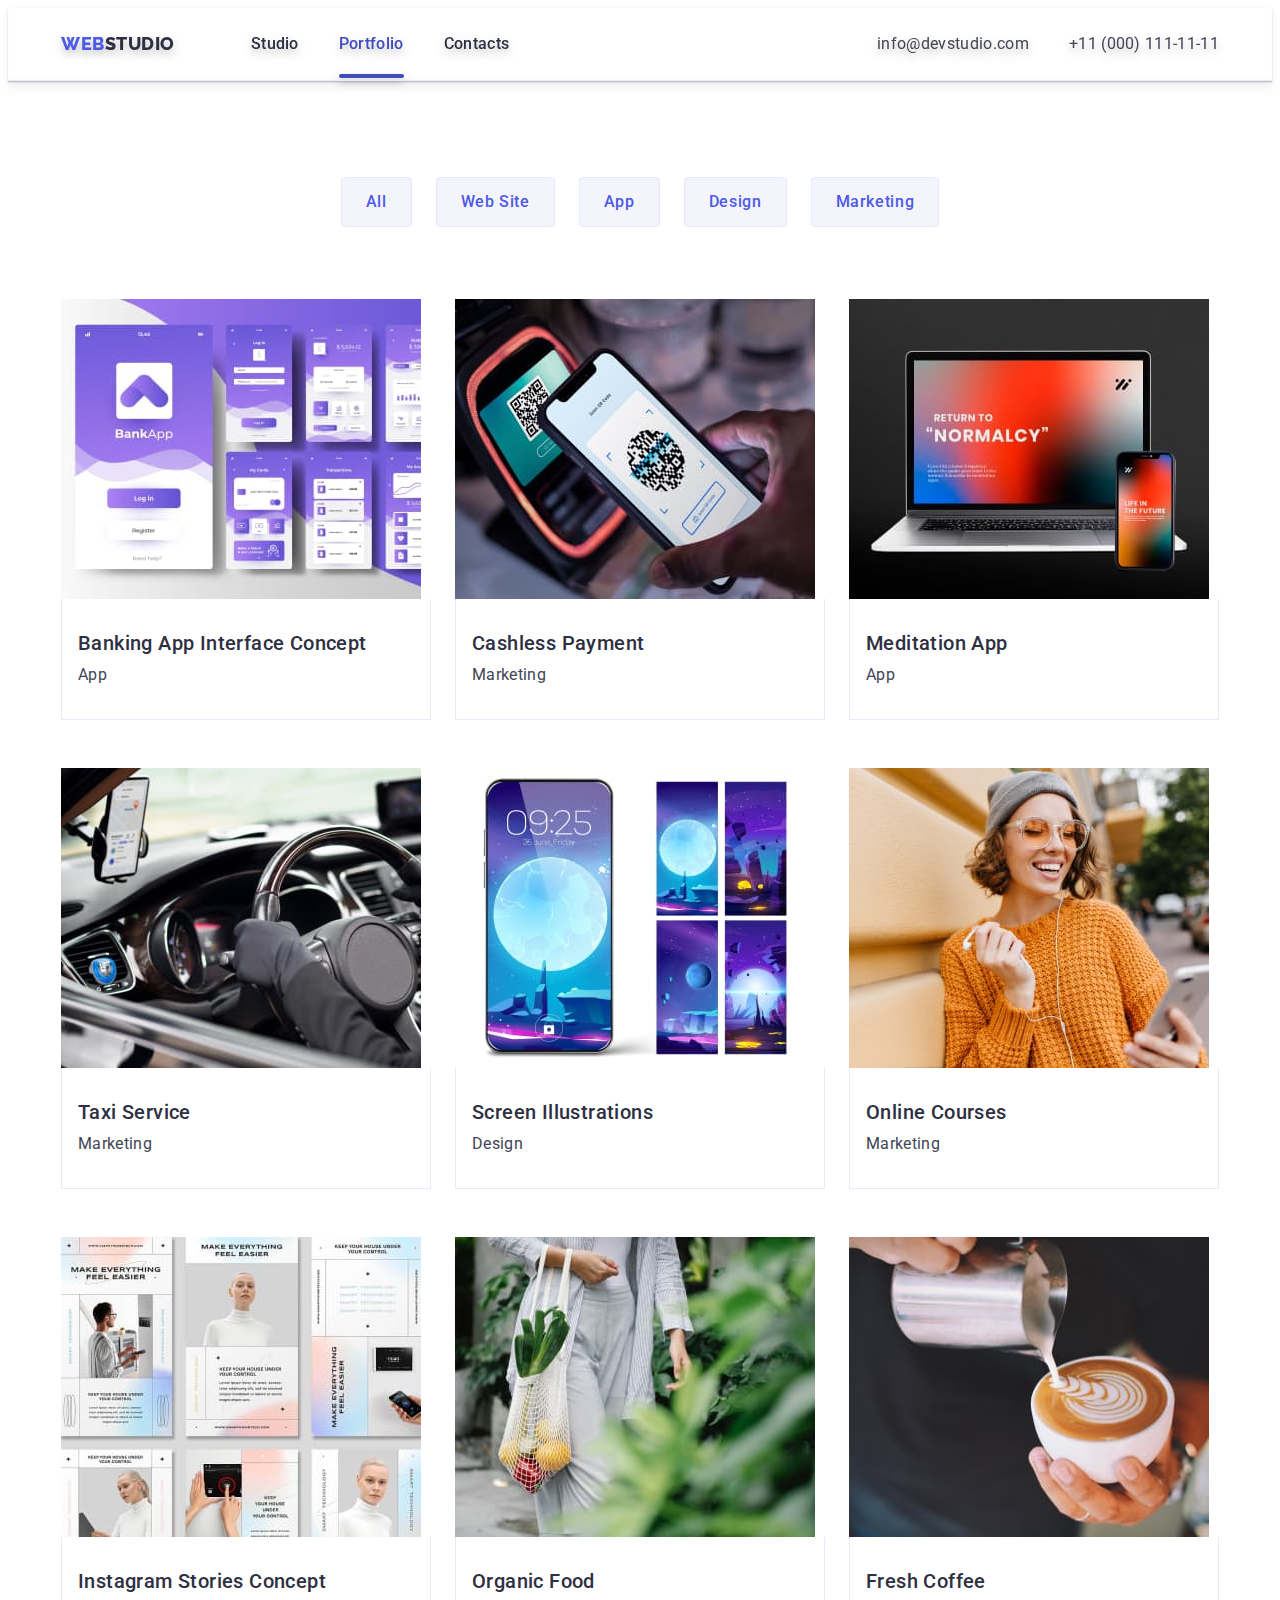
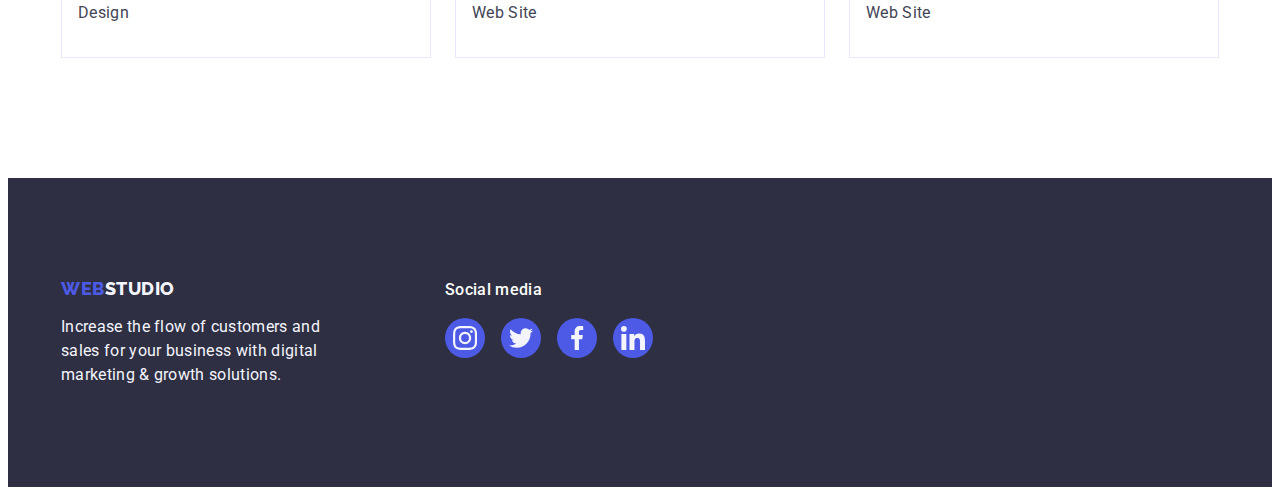
==== portfolio.html @ 359eeda9 "Initial commit" ====
<!DOCTYPE html>
<html lang="en">
  <head>
    <meta charset="UTF-8" />
    <meta http-equiv="X-UA-Compatible" content="IE=edge" />
    <meta name="viewport" content="width=device-width, initial-scale=1.0" />
    <title>Document</title>
    <link rel="preconnect" href="https://fonts.googleapis.com" />
    <link rel="preconnect" href="https://fonts.gstatic.com" crossorigin />
    <link
      href="https://fonts.googleapis.com/css2?family=Raleway:wght@800&family=Roboto:wght@400;500;700&display=swap"
      rel="stylesheet"
    />
    <link
      rel="stylesheet"
      href="https://cdnjs.cloudflare.com/ajax/libs/modern-normalize/2.0.0/modern-normalize.min.css"
      integrity="sha512-4xo8blKMVCiXpTaLzQSLSw3KFOVPWhm/TRtuPVc4WG6kUgjH6J03IBuG7JZPkcWMxJ5huwaBpOpnwYElP/m6wg=="
      crossorigin="anonymous"
      referrerpolicy="no-referrer"
    />
    <link rel="stylesheet" href="./css/styles.css" />
  </head>
  <body>
    <header class="header">
      <div class="container header-container">
        <nav class="header-navigation">
          <a class="header-title link" href="./index.html"
            >Web<span class="header-title-half">Studio</span></a
          >
          <ul class="header-list list">
            <li class="header-item">
              <a class="header-link link" href="./index.html">Studio</a>
            </li>
            <li class="header-item">
              <a class="header-link current link" href="./portfolio.html">Portfolio</a>
            </li>
            <li class="header-item">
              <a class="header-link link" href="">Contacts</a>
            </li>
          </ul>
        </nav>
        <address class="header-address">
          <ul class="header-address-list list">
            <li class="header-address-item">
              <a
                class="header-address-link link"
                href="mailto:info@devstudio.com"
                >info@devstudio.com</a
              >
            </li>
            <li class="header-address-item">
              <a class="header-address-link link" href="tel:+110001111111"
                >+11 (000) 111-11-11</a
              >
            </li>
          </ul>
        </address>
      </div>
    </header>

    <main>
      <section class="navigation-btn-section">
        <div class="container">
          <h1 hidden>Navigation</h1>
          <ul class="navigation-btn-list list">
            <li><button type="button" class="navigation-btn">All</button></li>
            <li>
              <button type="button" class="navigation-btn">Web Site</button>
            </li>
            <li><button type="button" class="navigation-btn">App</button></li>
            <li>
              <button type="button" class="navigation-btn">Design</button>
            </li>
            <li>
              <button type="button" class="navigation-btn">Marketing</button>
            </li>
          </ul>
          <ul class="images-list list">
            <li class="images-item">
              <a href="" class="images-link link">
                <div class="images-wrap">
                  <img
                    src="./images/portfolio/first_row_1.jpg"
                    alt="Banking App Interface Concept"
                  />
                  <p class="images-text">
                    14 Stylish and User-Friendly App Design Concepts · Task
                    Manager App · Calorie Tracker App · Exotic Fruit Ecommerce
                    App · Cloud Storage App
                  </p>
                </div>
                <div class="navigation-wrap">
                  <h2 class="secondary-title">Banking App Interface Concept</h2>
                  <p class="top-text">App</p>
                </div></a
              >
            </li>
            <li class="images-item">
              <a href="" class="images-link link">
                <div class="images-wrap">
                  <img
                    src="./images/portfolio/first_row_2.jpg"
                    alt="Cashless Payment"
                  />
                  <p class="images-text">
                    14 Stylish and User-Friendly App Design Concepts · Task
                    Manager App · Calorie Tracker App · Exotic Fruit Ecommerce
                    App · Cloud Storage App
                  </p>
                </div>
                <div class="navigation-wrap">
                  <h2 class="secondary-title">Cashless Payment</h2>
                  <p class="top-text">Marketing</p>
                </div></a
              >
            </li>
            <li class="images-item">
              <a href="" class="images-link link">
                <div class="images-wrap">
                  <img
                    src="./images/portfolio/first_row_3.jpg"
                    alt="Meditation App"
                  />
                  <p class="images-text">
                    14 Stylish and User-Friendly App Design Concepts · Task
                    Manager App · Calorie Tracker App · Exotic Fruit Ecommerce
                    App · Cloud Storage App
                  </p>
                </div>
                <div class="navigation-wrap">
                  <h2 class="secondary-title">Meditation App</h2>
                  <p class="top-text">App</p>
                </div></a
              >
            </li>
            <li class="images-item">
              <a href="" class="images-link link">
                <div class="images-wrap">
                  <img
                    src="./images/portfolio/second_row_1.jpg"
                    alt="Taxi Service"
                  />
                  <p class="images-text">
                    14 Stylish and User-Friendly App Design Concepts · Task
                    Manager App · Calorie Tracker App · Exotic Fruit Ecommerce
                    App · Cloud Storage App
                  </p>
                </div>
                <div class="navigation-wrap">
                  <h2 class="secondary-title">Taxi Service</h2>
                  <p class="top-text">Marketing</p>
                </div></a
              >
            </li>
            <li class="images-item">
              <a href="" class="images-link link">
                <div class="images-wrap">
                  <img
                    src="./images/portfolio/second_row_2.jpg"
                    alt="Screen Illustrations"
                  />
                  <p class="images-text">
                    14 Stylish and User-Friendly App Design Concepts · Task
                    Manager App · Calorie Tracker App · Exotic Fruit Ecommerce
                    App · Cloud Storage App
                  </p>
                </div>
                <div class="navigation-wrap">
                  <h2 class="secondary-title">Screen Illustrations</h2>
                  <p class="top-text">Design</p>
                </div></a
              >
            </li>
            <li class="images-item">
              <a href="" class="images-link link">
                <div class="images-wrap">
                  <img
                    src="./images/portfolio/second_row_3.jpg"
                    alt="Online Courses"
                  />
                  <p class="images-text">
                    14 Stylish and User-Friendly App Design Concepts · Task
                    Manager App · Calorie Tracker App · Exotic Fruit Ecommerce
                    App · Cloud Storage App
                  </p>
                </div>
                <div class="navigation-wrap">
                  <h2 class="secondary-title">Online Courses</h2>
                  <p class="top-text">Marketing</p>
                </div></a
              >
            </li>
            <li class="images-item">
              <a href="" class="images-link link">
                <div class="images-wrap">
                  <img
                    src="./images/portfolio/third_row_1.jpg"
                    alt="Instagram Stories Concept"
                  />
                  <p class="images-text">
                    14 Stylish and User-Friendly App Design Concepts · Task
                    Manager App · Calorie Tracker App · Exotic Fruit Ecommerce
                    App · Cloud Storage App
                  </p>
                </div>
                <div class="navigation-wrap">
                  <h2 class="secondary-title">Instagram Stories Concept</h2>
                  <p class="top-text">Design</p>
                </div></a
              >
            </li>
            <li class="images-item">
              <a href="" class="images-link link">
                <div class="images-wrap">
                  <img
                    src="./images/portfolio/third_row_2.jpg"
                    alt="Organic Food"
                  />
                  <p class="images-text">
                    14 Stylish and User-Friendly App Design Concepts · Task
                    Manager App · Calorie Tracker App · Exotic Fruit Ecommerce
                    App · Cloud Storage App
                  </p>
                </div>
                <div class="navigation-wrap">
                  <h2 class="secondary-title">Organic Food</h2>
                  <p class="top-text">Web Site</p>
                </div></a
              >
            </li>
            <li class="images-item">
              <a href="" class="images-link link">
                <div class="images-wrap">
                  <img
                    src="./images/portfolio/third_row_3.jpg"
                    alt="Fresh Coffee"
                  />
                  <p class="images-text">
                    14 Stylish and User-Friendly App Design Concepts · Task
                    Manager App · Calorie Tracker App · Exotic Fruit Ecommerce
                    App · Cloud Storage App
                  </p>
                </div>
                <div class="navigation-wrap">
                  <h2 class="secondary-title">Fresh Coffee</h2>
                  <p class="top-text">Web Site</p>
                </div></a
              >
            </li>
          </ul>
        </div>
      </section>
    </main>

    <footer class="footer">
      <div class="container icon-container">
        <div class="footer-container">
          <a class="footer-title link" href="./index.html"
            >Web<span class="footer-title-half">Studio</span></a
          >
          <p class="footer-text">
            Increase the flow of customers and sales for your business with
            digital marketing & growth solutions.
          </p>
        </div>

        <div class="container-soc">
          <p class="footer-icon-text">Social media</p>
          <ul class="footer-icon-list list">
            <li class="footer-icon-item">
              <a
                href=""
                class="footer-icon-link link"
                target="_blank"
                rel="noreferrer noopener"
              >
                <svg class="footer-soc-icons" width="24" height="24">
                  <use href="./images/icons.svg#icon-instagram"></use>
                </svg>
              </a>
            </li>
            <li class="footer-icon-item">
              <a
                href=""
                class="footer-icon-link link"
                target="_blank"
                rel="noreferrer noopener"
              >
                <svg class="footer-soc-icons" width="24" height="24">
                  <use href="./images/icons.svg#icon-twitter"></use>
                </svg>
              </a>
            </li>
            <li class="footer-icon-item">
              <a
                href=""
                class="footer-icon-link link"
                target="_blank"
                rel="noreferrer noopener"
              >
                <svg class="footer-soc-icons" width="24" height="24">
                  <use href="./images/icons.svg#icon-facebook"></use>
                </svg>
              </a>
            </li>
            <li class="footer-icon-item">
              <a
                href=""
                class="footer-icon-link link"
                target="_blank"
                rel="noreferrer noopener"
              >
                <svg class="footer-soc-icons" width="24" height="24">
                  <use href="./images/icons.svg#icon-linkedin"></use>
                </svg>
              </a>
            </li>
          </ul>
        </div>
      </div>
    </footer>
  </body>
</html>
---- css/styles.css ----
:root {
  --title-color: #2e2f42;
  --text-colour: #f4f4fd;
  --second-text-color: #434455;
  --first-background-color: #2e2f42;
  --second-background-color: #f4f4fd;
  --header-title-color: #4d5ae5;
  --hightlight-color: #404bbf;
  --background-color: #ffffff;
  --transition-timing: cubic-bezier(0.4, 0, 0.2, 1);
}

* {
  list-style: none;
}

body {
  color: #434455;
  background-color: var(--background-color);
  font-family: "Roboto", sans-serif;
}

p,
h1,
h2,
h3,
h4,
h5,
h6 {
  margin: 0;
}

ol,
ul {
  margin: 0;
  padding: 0;
}

img {
  display: block;
}

.container {
  width: 1158px;
  margin: 0 auto;
  padding-left: 15px;
  padding-right: 15px;
}

.list {
  list-style: none;
}
.link {
  text-decoration: none;
}
.top-text {
  font-size: 16px;
  line-height: 1.5;
  letter-spacing: 0.02em;
  color: var(--second-text-color);
}

.top-title {
  font-size: 36px;
  line-height: 1.11;
  text-align: center;
  letter-spacing: 0.02em;
  text-transform: capitalize;
  color: var(--title-color);
}

.secondary-title {
  font-weight: 500;
  font-size: 20px;
  line-height: 1.2;
  letter-spacing: 0.02em;
  color: var(--title-color);
  margin-bottom: 8px;
}

/* HEADER */

.header {
  color: #e7e9fc;
  box-shadow: 0px 2px 1px rgba(46, 47, 66, 0.08),
    0px 1px 1px rgba(46, 47, 66, 0.16), 0px 1px 6px rgba(46, 47, 66, 0.08);
  filter: drop-shadow(0px 4px 4px rgba(0, 0, 0, 0.25));
  border-bottom: 1px solid #e7e9fc;
}

.header-navigation {
  display: flex;
}

.header-list {
  display: flex;
  gap: 40px;
  position: relative;
  color: var(--hightlight-color);
  transition:  color 250ms cubic-bezier(0.4, 0, 0.2, 1);
}

.current:after{
  content: '';
  width: 100%;
  height: 4px;
  background-color: var(--hightlight-color);
  border-radius: 2px;
  position: absolute;
  left: 0;
  bottom: -1px;
}

.header-link.current  {
  color: var(--hightlight-color);
}

.header-link:focus:after{
  content: '';
  width: 100%;
  height: 4px;
  background-color: var(--hightlight-color);
  border-radius: 2px;
  position: absolute;
  bottom: -1px;
  left: 0;
}

.header-link {
  padding: 24px 0 24px;
  position: relative;
  color:var(--hightlight-color);
  transition: color 250ms cubic-bezier(0.4, 0, 0.2, 1);
}

.header-address {
  margin-left: auto;
}

.header-address-list {
  display: flex;
  gap: 40px;
  padding: 24px 0 24px;
  position: relative;
}

.header-navigation {
  display: flex;
  align-items: center;
}

.header-container {
  display: flex;
  padding: 0 15px 0 15px;
}

.header-title {
  margin-right: 76px;
}

.header-title {
  font-family: "Raleway", sans-serif;
  font-weight: 800;
  font-size: 18px;
  line-height: 1.17;
  display: flex;
  position: relative;
  align-items: center;
  letter-spacing: 0.03em;
  text-transform: uppercase;
  color: var(--header-title-color);
}

.header-title-half {
  color: var(--title-color);
  line-height: 1.17;
}

.header-link {
  font-weight: 500;
  font-size: 16px;
  line-height: 1.5;
  letter-spacing: 0.02em;
  color: var(--title-color);
  transition-property: transform;
  transition: color 250ms cubic-bezier(0.4, 0, 0.2, 1);
  /* transition-duration: 250ms;
  transition-timing-function:var(--transition-timing); */
}

.header-link:hover {
  color: var(--hightlight-color);
}

.header-link:focus {
  color: var(--hightlight-color);
}

.header-address-link {
  font-size: 16px;
  line-height: 1.5;
  letter-spacing: 0.02em;
  color: var(--second-text-color);
  transition-property: transform;
  transition: color 250ms cubic-bezier(0.4, 0, 0.2, 1)
}

.header-address {
  font-style: normal;
  transition-property: transform;
  transition-duration: 250ms;
  transition-timing-function:var(--transition-timing);
}

.header-address-link:hover {
  color: var(--hightlight-color);
}

.header-address-link:focus {
  color: var(--hightlight-color);
}

/* HERO */

.hero {
  background-color: var(--first-background-color);
  padding-top: 188px;
  padding-bottom: 188px;
  background-image: linear-gradient(
      rgba(46, 47, 66, 0.7),
      rgba(46, 47, 66, 0.7)
    ),
    url(../images/homework4/hero-bg.jpg);
  background-repeat: no-repeat;
  background-position: center;
  background-size: cover;
  max-width: 1440px;
}

.hero-title {
  font-size: 56px;
  line-height: 1.07;
  text-align: center;
  letter-spacing: 0.02em;
  color: #ffffff;
  margin-bottom: 48px;
  max-width: 496px;
  margin: 0 auto;
}

.hero-btn {
  font-family: inherit;
  font-weight: 500;
  font-size: 16px;
  line-height: 1.5;
  min-width: 169px;
  height: 56px;
  color: #ffffff;
  background: var(--header-title-color);
  cursor: pointer;
  border: none;
  display: block;
  margin: 0 auto;
  margin-top: 48px;
  border-radius: 4px;
  transition-property: transform;
  /* transition-duration: 250ms;
  transition-timing-function:var(--transition-timing); */
  transition: background-color 250ms cubic-bezier(0.4, 0, 0.2, 1); 
}

.hero-btn:hover {
  background-color: var(--hightlight-color);
}

.hero-btn:focus {
  background-color: var(--hightlight-color);
}

/* GOAL */

.goal {
  padding-top: 120px;
  padding-bottom: 120px;
}

.goal-list {
  display: flex;
  gap: 24px;
}

.goal-item {
  width: calc((100% - 72px) / 4);
}

.goal-text {
  font-size: 16px;
  line-height: 1.5;
  letter-spacing: 0.02em;
  color: #434455;
  width: 264px;
  height: 72px;
}

.goal-icons {
  justify-content: center;
  align-items: center;
  display: flex;
  width: 100%;
  height: 112px;
  left: 0px;
  top: 0px;
  background: #f4f4fd;
  border-radius: 4px;
  margin-bottom: 8px;
}

.visually-hidden {
  position: absolute;
  width: 1px;
  height: 1px;
  margin: -1px;
  border: 0;
  padding: 0;
  white-space: nowrap;
  clip-path: inset(100%);
  clip: rect(0 0 0 0);
  overflow: hidden;
}

/* ABOUT */

.about {
  padding-bottom: 120px;
}

.about-title {
  margin-bottom: 72px;
}

.about-list {
  display: flex;
  gap: 24px;
}

.about-item {
  width: calc((100% - 48px) / 3);
}

/* TEAM */

.team {
  background-color: var(--second-background-color);
  padding-top: 120px;
  padding-bottom: 120px;
}

.team-title {
  margin-bottom: 72px;
}

.team-list {
  display: flex;
  gap: 24px;
}

.team-item {
  background-color: #ffffff;
  box-shadow: 0px 1px 6px rgba(46, 47, 66, 0.08),
    0px 1px 1px rgba(46, 47, 66, 0.16), 0px 2px 1px rgba(46, 47, 66, 0.08);
  border-radius: 0px 0px 4px 4px;
  width: calc((100% - 72px) / 4);
}

.team-wrap {
  padding: 32px 16px 32px;
  text-align: center;
}

.team-text {
  text-align: center;
}

.team-icon-link {
  display: flex;
  justify-content: center;
  align-items: center;
  width: 40px;
  height: 40px;
  border-radius: 50%;
  background-color: var(--header-title-color);
  transition-property: transform;
  /* transition-duration: 250ms;
  transition-timing-function:var(--transition-timing); */
  transition: background-color 250ms cubic-bezier(0.4, 0, 0.2, 1);;
}

.team-icon-link:hover {
  background-color: var(--hightlight-color);
}

.team-icon-link:focus {
  background-color: var(--hightlight-color);
}

.team-icon-list {
  display: flex;
  justify-content: center;
  gap: 24px;
  margin-top: 8px;
}

.team-soc-icons {
  fill: #f4f4fd;
}

/* CUSTOMERS */

.customers {
  padding-top: 120px;
  padding-bottom: 120px;
}

.customers-list {
  display: flex;
  gap: 24px;
}

.customers-item {
  width: calc((100% - 120px) / 6);
  height: 88px;
}

.customers-link {
  width: 100%;
  height: 100%;
  border: 1px solid #8e8f99;
  border-radius: 4px;
  display: flex;
  align-items: center;
  justify-content: center;
  color: #8e8f99;
  transition-property: transform;
  /* transition-duration: 250ms;
  transition-timing-function:var(--transition-timing); */
  transition:border-color 250ms cubic-bezier(0.4, 0, 0.2, 1), color 250ms cubic-bezier(0.4, 0, 0.2, 1);
}

.customers-link:hover {
  border-color: var(--hightlight-color);
  color: var(--hightlight-color);
}

.customers-link:focus {
  border-color: var(--hightlight-color);
  color: var(--hightlight-color);
}

.customers-icon {
  fill: currentColor;
}

.customers-title {
  margin-bottom: 72px;
}

/* FOOTER */

.footer {
  background-color: var(--first-background-color);
  padding: 100px 0 100px;
}

.icon-container {
  display: flex;
  align-items: baseline;
}

.footer-title {
  font-family: "Raleway", sans-serif;
  font-weight: 800;
  font-size: 18px;
  line-height: 1.17;
  display: inline-block;
  align-items: center;
  letter-spacing: 0.03em;
  text-transform: uppercase;
  color: var(--header-title-color);
  margin-bottom: 16px;
}

.footer-title-half {
  color: var(--second-background-color);
  line-height: 1.17;
}

.footer-text {
  font-size: 16px;
  line-height: 1.5;
  letter-spacing: 0.02em;
  color: var(--second-background-color);
  max-width: 264px;
}

.footer-icon-list {
  display: flex;
  justify-content: center;
  gap: 16px;
}

.footer-icon-link {
  display: flex;
  justify-content: center;
  align-items: center;
  width: 40px;
  height: 40px;
  border-radius: 50%;
  background-color: var(--header-title-color);
  transition-property: transform;
  transition: background-color 250ms cubic-bezier(0.4, 0, 0.2, 1);;
  /* transition-duration: 250ms;
  transition-timing-function:var(--transition-timing); */
}

.footer-icon-link:hover {
  background-color: #31d0aa;
}

.footer-icon-link:focus {
  background-color: #31d0aa;
}

.footer-container {
  margin-right: 120px;
}

.footer-icon-text {
  font-weight: 500;
  font-size: 16px;
  line-height: 1.5;
  letter-spacing: 0.02em;
  color: #ffffff;
  margin-bottom: 16px;
}

.footer-soc-icons {
  fill: #f4f4fd;
}

/* PORTFOLIO */

.navigation-btn {
  font-family: inherit;
  font-weight: 500;
  font-size: 16px;
  line-height: 1.5;
  display: flex;
  letter-spacing: 0.04em;
  color: var(--header-title-color);
  background-color: #e7e9fc;
  border-radius: 4px;
  cursor: pointer;
  padding: 12px 24px;
  background: var(--second-background-color);
  border: 1px solid #e7e9fc;
  border-radius: 4px;
  transition-property: transform;
  transition: color 250ms cubic-bezier(0.4, 0, 0.2, 1), background-color 250ms cubic-bezier(0.4, 0, 0.2, 1), border-color 250ms cubic-bezier(0.4, 0, 0.2, 1), box-shadow 250ms cubic-bezier(0.4, 0, 0.2, 1); ;
  /* transition-duration: 250ms;
  transition-timing-function:var(--transition-timing); */
}

.navigation-btn:hover {
  color: var(--background-color);
  background-color: var(--hightlight-color);
  border: 1px solid transparent;
  box-shadow: 0px 3px 1px rgba(0, 0, 0, 0.1), 0px 2px 1px rgba(0, 0, 0, 0.08),
    0px 2px 2px rgba(0, 0, 0, 0.12);
}

.navigation-btn:focus {
  color: var(--background-color);
  background-color: var(--hightlight-color);
  border: 1px solid transparent;
  box-shadow: 0px 3px 1px rgba(0, 0, 0, 0.1), 0px 2px 1px rgba(0, 0, 0, 0.08),
    0px 2px 2px rgba(0, 0, 0, 0.12);
}

.navigation-btn-list {
  display: flex;
  justify-content: center;
  gap: 24px;
  margin-bottom: 72px;
}

/* .navigation-btn-item {
  display: block;
  margin: 0 auto;
} */

.navigation-wrap {
  padding: 32px 16px;
  border: 1px solid #e7e9fc;
  border-top: none;
}

.navigation-btn-section {
  padding: 96px 0 120px 0;
}

/* IMAGES */

.images-list {
  display: flex;
  gap: 48px 24px;
  flex-wrap: wrap;
}

.images-item {
  width: calc((100% - 48px) / 3);
}

.images-link:hover .images-text {
  transform: translateY(0%);
}

.images-link:focus .images-text {
  transform: translateY(0%);
}

.images-link {
  display: block;
  transition: box-shadow 250ms cubic-bezier(0.4, 0, 0.2, 1);
}

.images-link:hover {
  box-shadow: 0px 1px 6px rgba(46, 47, 66, 0.08),
    0px 1px 1px rgba(46, 47, 66, 0.16), 0px 2px 1px rgba(46, 47, 66, 0.08);
}

.images-link:focus {
  transform: translateY(0%);
  box-shadow: 0px 1px 6px rgba(46, 47, 66, 0.08),
    0px 1px 1px rgba(46, 47, 66, 0.16), 0px 2px 1px rgba(46, 47, 66, 0.08);
}

.images-wrap {
  position: relative;
  overflow: hidden;
}

.images-text {
  font-size: 16px;
  line-height: 1.5;
  letter-spacing: 0.02em;
  color:var(--second-background-color);
  position: absolute;
  top: 0;
  padding: 40px 32px;
  background-color: var(--header-title-color);
  height: 100%;
  transform: translateY(100%);
  transition-property: transform;
  transition-duration: 250ms;
  transition-timing-function:var(--transition-timing);
}

/* MODAL */

.backdrop {
  position: fixed;
  width: 100%;
  height: 100%;
  background-color:rgba(46, 47, 66, 0.4);
  top: 0;
  transition-property: transform;
  transition: opacity 250ms cubic-bezier(0.4, 0, 0.2, 1), visibility 250ms cubic-bezier(0.4, 0, 0.2, 1);
}

.modal {
  position: absolute;
  top: 50%;
  left: 50%;
  transform: translate(-50%, -50%) scale(1);
  transition: transform 250ms cubic-bezier(0.4, 0, 0.2, 1); 
  width: 408px;
  min-height: 584px;
  border-radius: 4px;
  box-shadow: 0px 1px 1px rgba(0, 0, 0, 0.14), 0px 1px 3px rgba(0, 0, 0, 0.12), 0px 2px 1px rgba(0, 0, 0, 0.2);
  background-color: #FCFCFC;
  padding: 24px;
}

.backdrop.is-hidden .modal {
  transform: translate(-50%, -50%) scale(0) ;
}

.modal-close {
  position: absolute;
  top: 24px;
  right: 24px;
  width: 24px;
  height: 24px;
  background-color:#E7E9FC;
  border-radius: 50%;
  border: 1px solid rgba(0, 0, 0, 0.1);
  display: flex;
  align-items: center;
  justify-content: center;
  margin-left: auto;
  color:var(--first-background-color);
  padding: 0;
  cursor: pointer;
  transition: background-color 250ms cubic-bezier(0.4, 0, 0.2, 1), border 250ms cubic-bezier(0.4, 0, 0.2, 1); 
}

.modal-close:hover {
  background-color: var(--hightlight-color);
  fill:#ffffff;
  border: none;
}

.modal-close:focus {
  background-color: var(--hightlight-color);
  fill:#ffffff;
  border: none;
}

.modal-close-icon {
  transition: fill 250ms cubic-bezier(0.4, 0, 0.2, 1);
}

.is-hidden {
  visibility: hidden;
  opacity: 0;
  pointer-events: none;
}
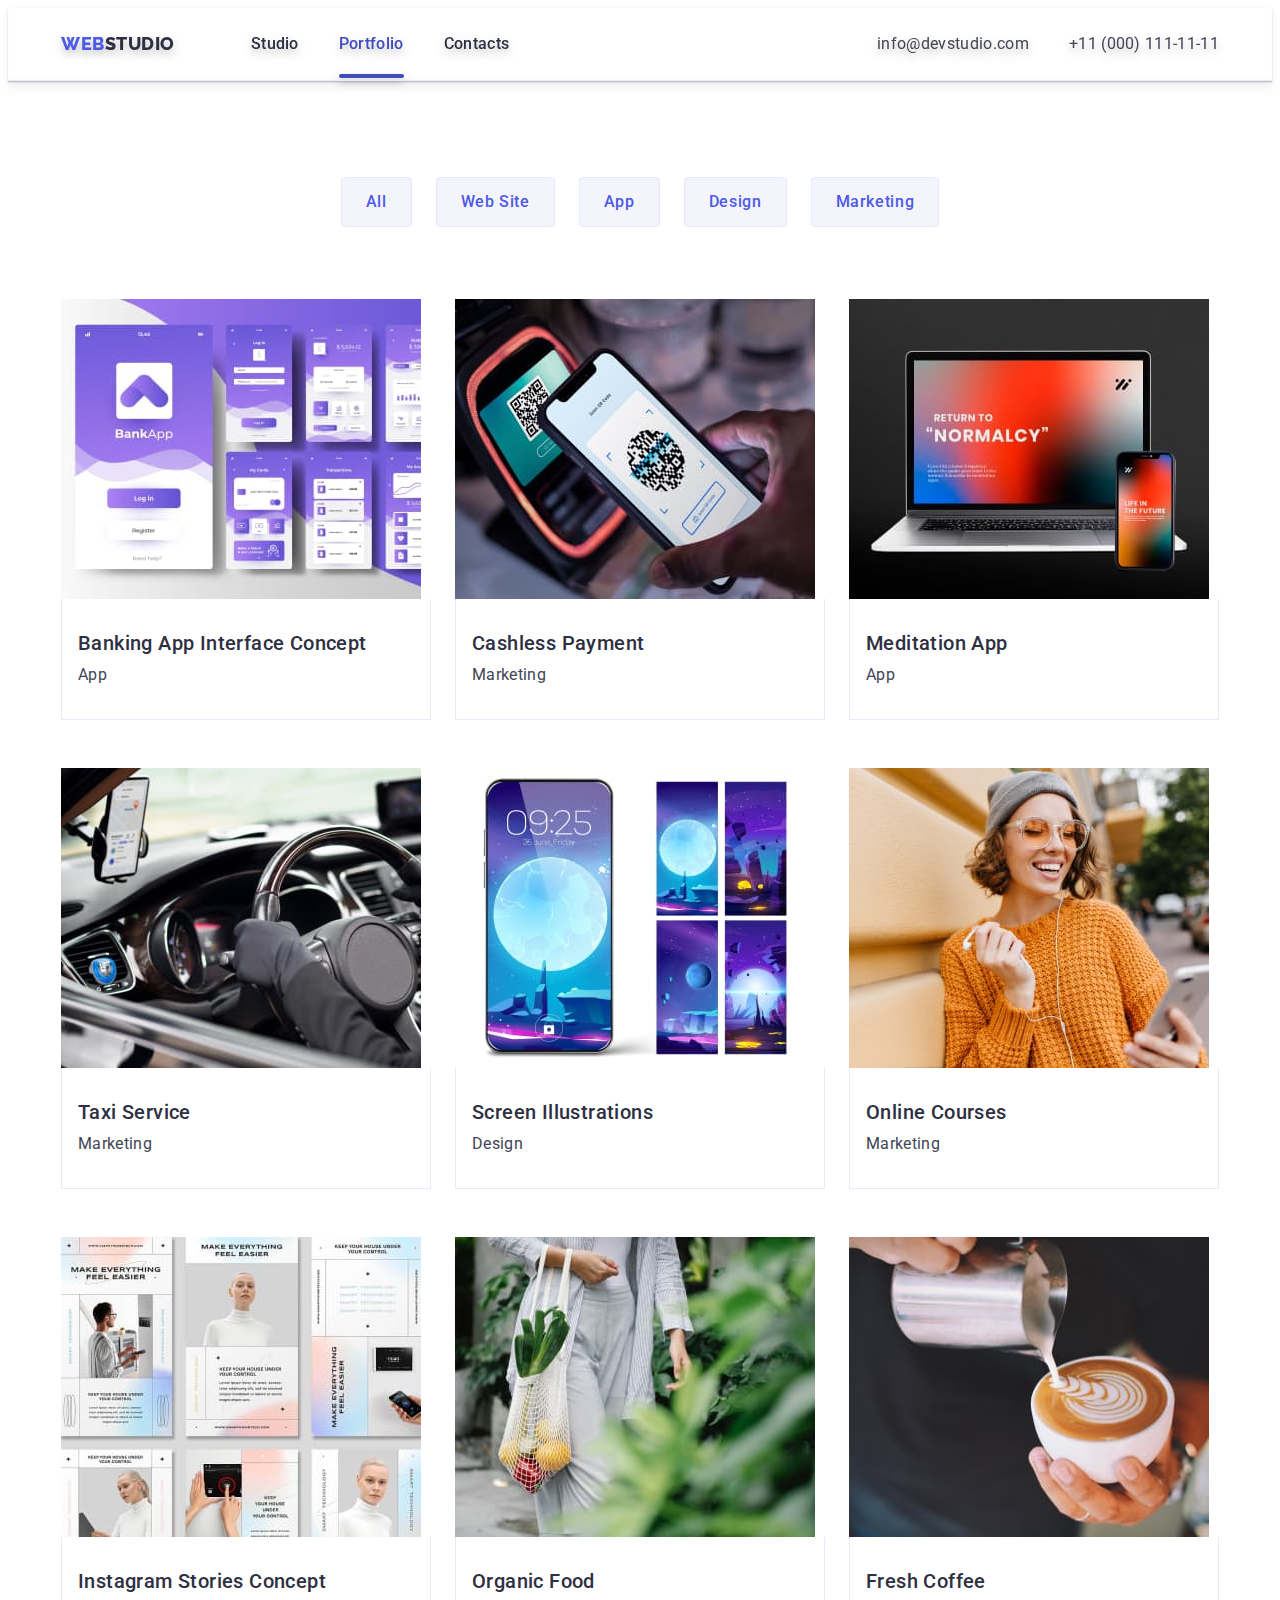
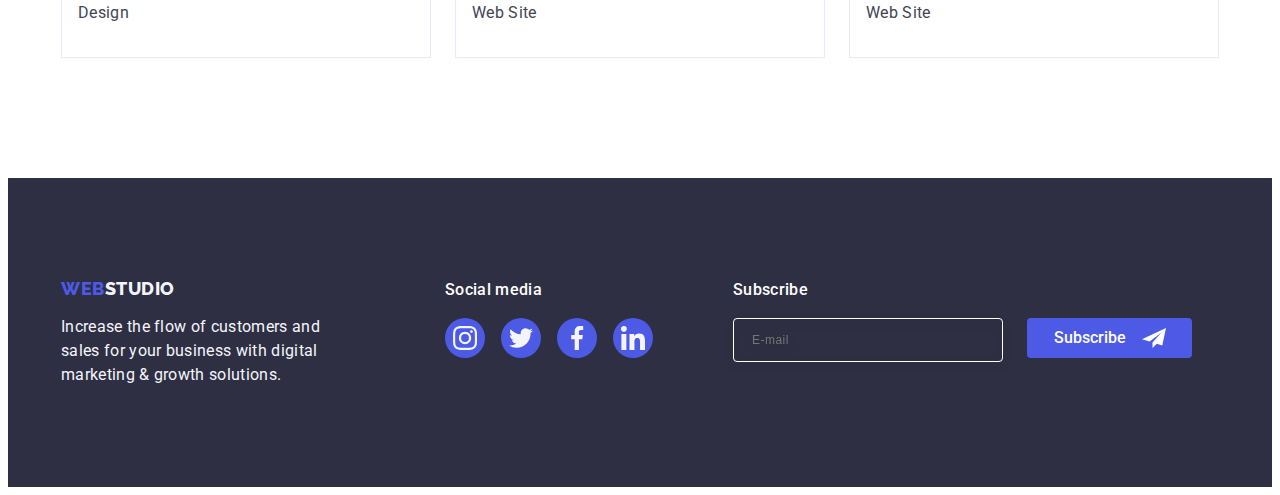
==== commit 3f67e568: "upgrade" ====
--- a/portfolio.html
+++ b/portfolio.html
@@ -251,7 +251,6 @@
         </div>
       </section>
     </main>
-
     <footer class="footer">
       <div class="container icon-container">
         <div class="footer-container">
@@ -317,6 +316,19 @@
             </li>
           </ul>
         </div>
+        <div class="footer-subscribe">
+            <p class="subscribe-text">Subscribe</p>
+            <form class="subscribe-wrap">
+              <label class="footer-label">
+            <input type="email" name="footer-name" class="footer-input" placeholder="E-mail">
+          </label>
+          <button type="submit" class="subscribe-btn">Subscribe
+            <svg class="subscribe-icon" width="24" height="24">
+              <use href="./images/icons.svg#icon-subscribe"></use>
+            </svg>
+            </button>
+          </form>
+        </div>
       </div>
     </footer>
   </body>
--- a/css/styles.css
+++ b/css/styles.css
@@ -97,11 +97,11 @@
   gap: 40px;
   position: relative;
   color: var(--hightlight-color);
-  transition:  color 250ms cubic-bezier(0.4, 0, 0.2, 1);
-}
-
-.current:after{
-  content: '';
+  transition: color 250ms cubic-bezier(0.4, 0, 0.2, 1);
+}
+
+.current:after {
+  content: "";
   width: 100%;
   height: 4px;
   background-color: var(--hightlight-color);
@@ -111,12 +111,12 @@
   bottom: -1px;
 }
 
-.header-link.current  {
+.header-link.current {
   color: var(--hightlight-color);
 }
 
-.header-link:focus:after{
-  content: '';
+.header-link:focus:after {
+  content: "";
   width: 100%;
   height: 4px;
   background-color: var(--hightlight-color);
@@ -129,7 +129,7 @@
 .header-link {
   padding: 24px 0 24px;
   position: relative;
-  color:var(--hightlight-color);
+  color: var(--hightlight-color);
   transition: color 250ms cubic-bezier(0.4, 0, 0.2, 1);
 }
 
@@ -202,14 +202,14 @@
   letter-spacing: 0.02em;
   color: var(--second-text-color);
   transition-property: transform;
-  transition: color 250ms cubic-bezier(0.4, 0, 0.2, 1)
+  transition: color 250ms cubic-bezier(0.4, 0, 0.2, 1);
 }
 
 .header-address {
   font-style: normal;
   transition-property: transform;
   transition-duration: 250ms;
-  transition-timing-function:var(--transition-timing);
+  transition-timing-function: var(--transition-timing);
 }
 
 .header-address-link:hover {
@@ -264,9 +264,7 @@
   margin-top: 48px;
   border-radius: 4px;
   transition-property: transform;
-  /* transition-duration: 250ms;
-  transition-timing-function:var(--transition-timing); */
-  transition: background-color 250ms cubic-bezier(0.4, 0, 0.2, 1); 
+  transition: background-color 250ms cubic-bezier(0.4, 0, 0.2, 1);
 }
 
 .hero-btn:hover {
@@ -392,7 +390,7 @@
   transition-property: transform;
   /* transition-duration: 250ms;
   transition-timing-function:var(--transition-timing); */
-  transition: background-color 250ms cubic-bezier(0.4, 0, 0.2, 1);;
+  transition: background-color 250ms cubic-bezier(0.4, 0, 0.2, 1);
 }
 
 .team-icon-link:hover {
@@ -443,7 +441,8 @@
   transition-property: transform;
   /* transition-duration: 250ms;
   transition-timing-function:var(--transition-timing); */
-  transition:border-color 250ms cubic-bezier(0.4, 0, 0.2, 1), color 250ms cubic-bezier(0.4, 0, 0.2, 1);
+  transition: border-color 250ms cubic-bezier(0.4, 0, 0.2, 1),
+    color 250ms cubic-bezier(0.4, 0, 0.2, 1);
 }
 
 .customers-link:hover {
@@ -517,7 +516,7 @@
   border-radius: 50%;
   background-color: var(--header-title-color);
   transition-property: transform;
-  transition: background-color 250ms cubic-bezier(0.4, 0, 0.2, 1);;
+  transition: background-color 250ms cubic-bezier(0.4, 0, 0.2, 1);
   /* transition-duration: 250ms;
   transition-timing-function:var(--transition-timing); */
 }
@@ -545,6 +544,74 @@
 
 .footer-soc-icons {
   fill: #f4f4fd;
+}
+
+.footer-subscribe {
+  margin-left: 80px;
+}
+
+.subscribe-text {
+  font-weight: 500;
+  font-size: 16px;
+  line-height: 1.5;
+  letter-spacing: 0.02em;
+  color: #ffffff;
+  margin-bottom: 16px;
+}
+
+.footer-input {
+  width: 264px;
+  height: 40px;
+  border: 1px solid #ffffff;
+  filter: drop-shadow(0px 4px 4px rgba(0, 0, 0, 0.15));
+  border-radius: 4px;
+  background-color: transparent;
+  font-size: 12px;
+  line-height: 2;
+  letter-spacing: 0.04em;
+  color: #ffffff;
+  outline: none;
+}
+
+.footer-input::placeholder {
+  padding-left: 16px;
+}
+
+.subscribe-btn {
+  display: flex;
+  align-items: center;
+  justify-content: center;
+  font-family: "Roboto";
+  font-weight: 500;
+  font-size: 16px;
+  line-height: 1.5;
+  height: 40px;
+  color: #ffffff;
+  background: var(--header-title-color);
+  min-width: 165px;
+  cursor: pointer;
+  border: none;
+  border-radius: 4px;
+  transition-property: transform;
+  transition: background-color 250ms cubic-bezier(0.4, 0, 0.2, 1);
+}
+
+.subscribe-wrap {
+  display: flex;
+  gap: 24px;
+}
+
+.subscribe-icon {
+  fill: #ffffff;
+  margin-left: 16px;
+}
+
+.subscribe-btn:hover {
+  background-color: var(--hightlight-color);
+}
+
+.subscribe-btn:focus {
+  background-color: var(--hightlight-color);
 }
 
 /* PORTFOLIO */
@@ -565,7 +632,10 @@
   border: 1px solid #e7e9fc;
   border-radius: 4px;
   transition-property: transform;
-  transition: color 250ms cubic-bezier(0.4, 0, 0.2, 1), background-color 250ms cubic-bezier(0.4, 0, 0.2, 1), border-color 250ms cubic-bezier(0.4, 0, 0.2, 1), box-shadow 250ms cubic-bezier(0.4, 0, 0.2, 1); ;
+  transition: color 250ms cubic-bezier(0.4, 0, 0.2, 1),
+    background-color 250ms cubic-bezier(0.4, 0, 0.2, 1),
+    border-color 250ms cubic-bezier(0.4, 0, 0.2, 1),
+    box-shadow 250ms cubic-bezier(0.4, 0, 0.2, 1);
   /* transition-duration: 250ms;
   transition-timing-function:var(--transition-timing); */
 }
@@ -653,7 +723,7 @@
   font-size: 16px;
   line-height: 1.5;
   letter-spacing: 0.02em;
-  color:var(--second-background-color);
+  color: var(--second-background-color);
   position: absolute;
   top: 0;
   padding: 40px 32px;
@@ -662,7 +732,7 @@
   transform: translateY(100%);
   transition-property: transform;
   transition-duration: 250ms;
-  transition-timing-function:var(--transition-timing);
+  transition-timing-function: var(--transition-timing);
 }
 
 /* MODAL */
@@ -671,10 +741,11 @@
   position: fixed;
   width: 100%;
   height: 100%;
-  background-color:rgba(46, 47, 66, 0.4);
+  background-color: rgba(46, 47, 66, 0.4);
   top: 0;
   transition-property: transform;
-  transition: opacity 250ms cubic-bezier(0.4, 0, 0.2, 1), visibility 250ms cubic-bezier(0.4, 0, 0.2, 1);
+  transition: opacity 250ms cubic-bezier(0.4, 0, 0.2, 1),
+    visibility 250ms cubic-bezier(0.4, 0, 0.2, 1);
 }
 
 .modal {
@@ -682,17 +753,18 @@
   top: 50%;
   left: 50%;
   transform: translate(-50%, -50%) scale(1);
-  transition: transform 250ms cubic-bezier(0.4, 0, 0.2, 1); 
+  transition: transform 250ms cubic-bezier(0.4, 0, 0.2, 1);
   width: 408px;
   min-height: 584px;
   border-radius: 4px;
-  box-shadow: 0px 1px 1px rgba(0, 0, 0, 0.14), 0px 1px 3px rgba(0, 0, 0, 0.12), 0px 2px 1px rgba(0, 0, 0, 0.2);
-  background-color: #FCFCFC;
-  padding: 24px;
+  box-shadow: 0px 1px 1px rgba(0, 0, 0, 0.14), 0px 1px 3px rgba(0, 0, 0, 0.12),
+    0px 2px 1px rgba(0, 0, 0, 0.2);
+  background-color: #fcfcfc;
+  padding: 72px 24px 24px 24px;
 }
 
 .backdrop.is-hidden .modal {
-  transform: translate(-50%, -50%) scale(0) ;
+  transform: translate(-50%, -50%) scale(0);
 }
 
 .modal-close {
@@ -701,29 +773,32 @@
   right: 24px;
   width: 24px;
   height: 24px;
-  background-color:#E7E9FC;
+  background-color: #e7e9fc;
   border-radius: 50%;
   border: 1px solid rgba(0, 0, 0, 0.1);
   display: flex;
   align-items: center;
   justify-content: center;
   margin-left: auto;
-  color:var(--first-background-color);
+  color: var(--first-background-color);
   padding: 0;
   cursor: pointer;
-  transition: background-color 250ms cubic-bezier(0.4, 0, 0.2, 1), border 250ms cubic-bezier(0.4, 0, 0.2, 1); 
+  transition: background-color 250ms cubic-bezier(0.4, 0, 0.2, 1),
+    border 250ms cubic-bezier(0.4, 0, 0.2, 1);
 }
 
 .modal-close:hover {
   background-color: var(--hightlight-color);
-  fill:#ffffff;
+  fill: #ffffff;
   border: none;
+  transition: transform 250ms cubic-bezier(0.4, 0, 0.2, 1);
 }
 
 .modal-close:focus {
   background-color: var(--hightlight-color);
-  fill:#ffffff;
+  fill: #ffffff;
   border: none;
+  transition: transform 250ms cubic-bezier(0.4, 0, 0.2, 1);
 }
 
 .modal-close-icon {
@@ -735,3 +810,157 @@
   opacity: 0;
   pointer-events: none;
 }
+
+.modal-field {
+  position: relative;
+  margin-bottom: 16px;
+}
+
+.modal-title {
+  font-weight: 500;
+  font-size: 16px;
+  line-height: 1.5;
+  text-align: center;
+  letter-spacing: 0.02em;
+  color: var(--first-background-color);
+  margin-bottom: 16px;
+}
+
+.modal-icon {
+  position: absolute;
+  top: 50%;
+  left: 16px;
+  transform: translateY(-50%);
+  transition: fill 250ms cubic-bezier(0.4, 0, 0.2, 1);
+}
+
+.modal-input {
+  width: 100%;
+  height: 40px;
+  border-radius: 4px;
+  border: 1px solid rgba(46, 47, 66, 0.4);
+  padding-left: 38px;
+  font-weight: 500;
+  font-size: 14px;
+  line-height: 1.4;
+  color: var(--second-text-color);
+  outline: transparent;
+  background-color: transparent;
+  transition: border-color 250ms cubic-bezier(0.4, 0, 0.2, 1);
+}
+
+.modal-input:focus {
+  border-color: var(--header-title-color);
+  transition: transform 250ms cubic-bezier(0.4, 0, 0.2, 1);
+}
+
+.modal-input:focus + .modal-icon {
+  fill: var(--header-title-color);
+  transition: transform 250ms cubic-bezier(0.4, 0, 0.2, 1);
+}
+
+.input-wrap {
+  position: relative;
+}
+
+.input-label {
+  display: block;
+  font-size: 12px;
+  line-height: 1.17;
+  letter-spacing: 0.04em;
+  color: #8e8f99;
+  margin-bottom: 4px;
+}
+
+.modal-comment {
+  width: 100%;
+  height: 120px;
+  padding: 8px 16px;
+  border-radius: 4px;
+  border: 1px solid rgba(46, 47, 66, 0.4);
+  letter-spacing: 0.04em;
+  font-size: 12px;
+  line-height: 1.17;
+  color: rgba(46, 47, 66, 0.4);
+  resize: none;
+  outline: transparent;
+  background-color: transparent;
+  transition: border-color 250ms cubic-bezier(0.4, 0, 0.2, 1);
+}
+
+.modal-comment:focus {
+  border-color: var(--header-title-color);
+}
+
+.check-text {
+  display: flex;
+  align-items: center;
+  font-size: 12px;
+  line-height: 1.17;
+  letter-spacing: 0.04em;
+  color: #8e8f99;
+  margin-top: 16px;
+  margin-bottom: 24px;
+}
+
+.check-text span {
+  width: 16px;
+  height: 16px;
+  border: 1px solid rgba(46, 47, 66, 0.4);
+  border-radius: 2px;
+  margin-right: 8px;
+  display: flex;
+  align-items: center;
+  justify-content: center;
+  fill: transparent;
+}
+
+.check-wrap {
+  display: inline-flex;
+  transition: background-color 250ms cubic-bezier(0.4, 0, 0.2, 1),
+    border 250ms cubic-bezier(0.4, 0, 0.2, 1),
+    fill 250ms cubic-bezier(0.4, 0, 0.2, 1);
+}
+
+.check-link {
+  color:var(--header-title-color);
+}
+
+.modal-check:checked + .check-text span {
+  background-color: var(--hightlight-color);
+  border: none;
+  fill: var(--second-background-color);
+  transition: transform 250ms cubic-bezier(0.4, 0, 0.2, 1);
+}
+
+.modal-field-check {
+  margin-bottom: 24px;
+}
+
+.modal-btn {
+  font-family: inherit;
+  font-weight: 500;
+  font-size: 16px;
+  line-height: 1.5;
+  letter-spacing: 0.04em;
+  min-width: 169px;
+  height: 56px;
+  color: #ffffff;
+  background: var(--header-title-color);
+  cursor: pointer;
+  border: none;
+  display: block;
+  margin: 0 auto;
+  margin-top: 48px;
+  border-radius: 4px;
+  transition-property: transform;
+  transition: background-color 250ms cubic-bezier(0.4, 0, 0.2, 1); 
+}
+
+.modal-btn:hover {
+  background-color: var(--hightlight-color);
+}
+
+.modal-btn:focus {
+  background-color: var(--hightlight-color);
+}
